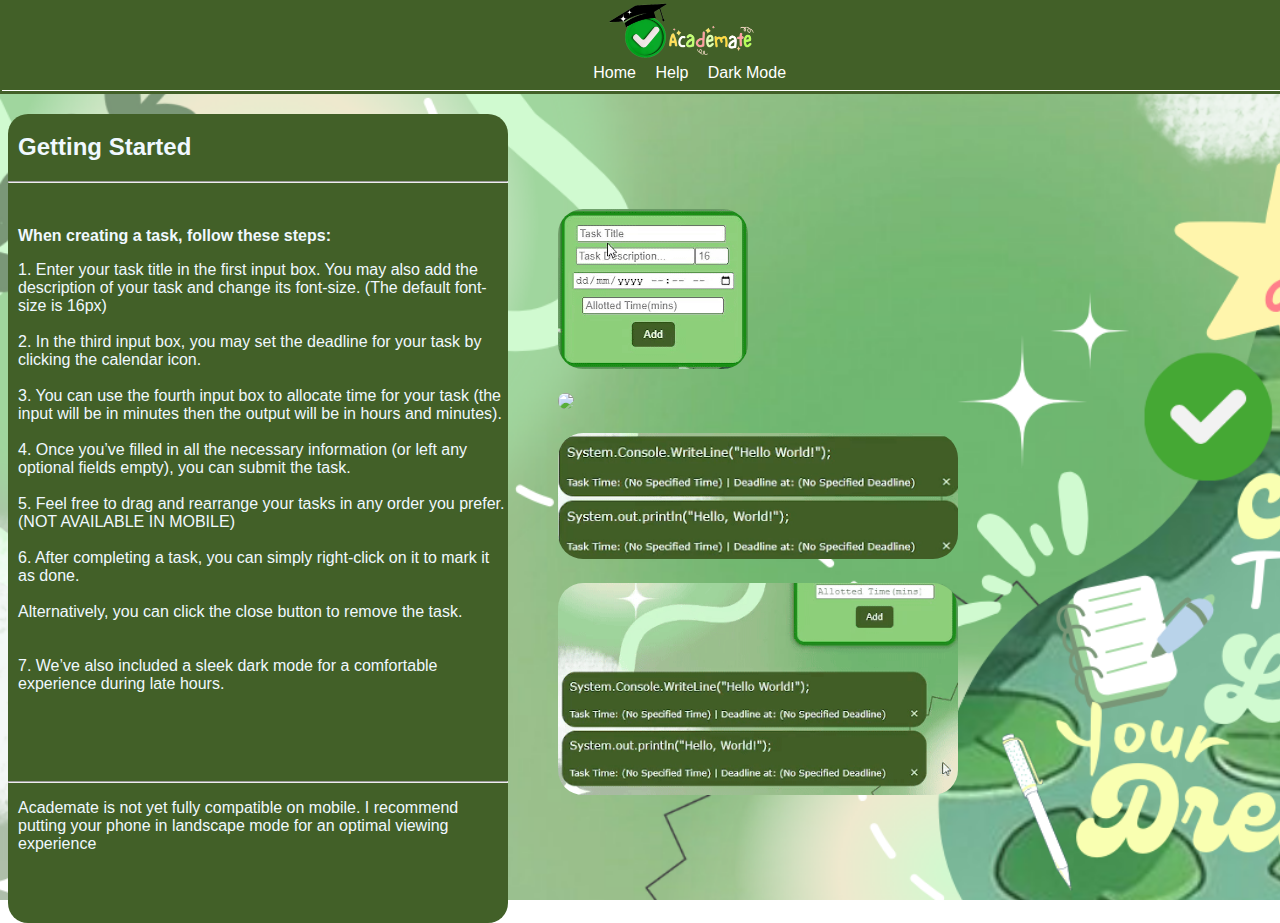
==== Help.html @ 05ba44b9 "a" ====
<!DOCTYPE html>
<html lang="en">
<head>
    <meta charset="UTF-8">
    <meta name="viewport" content="width=device-width, initial-scale=1.0">
    <title>Academate</title>
    <link rel="icon" type="image/png" href="favicon.png">
<style>
        
.header {
background-color: #426028;
padding: 2px;
text-align: center;
color: white;
font-family: Helvetica;
width: 110%;
margin-left: -8px;
margin-top: -8px;
}



body{
    background-image: url(academate1.png);
    background-repeat: no-repeat;
    background-attachment: fixed;
    background-size: cover;
    overflow-x: hidden;
}

.header nav a {
text-align: center;
color: white;
}

.header hr {
border: none;
height: 1px;
background-color: white;
margin-bottom: 1px;
}
.logo{
    width: 150px;
    margin-left: -30px;
    margin-top: 0;
}
a {
margin-right: 15px;
text-decoration: none;
}
.help {
    font-family: Verdana, Geneva, Tahoma, sans-serif;
    background-color: #426028;
    color: aliceblue;
    border-radius: 20px;
    width: 500px;
    min-width: 100px;
    position: absolute;
    margin-top: 20px;
    
}
h2, p, label {
   margin-left: 10px;
}
.drag{
    width: 400px;
}
img{
    margin-left: 550px;
    position: relative;
    border-radius: 25px;
    margin-top: 20px;
}
.inpot{
margin-top: 115px;
}


</style>

</head>
<body>


    <div class="header">
        <img src="logo1.png" class="logo">
        <nav>
          <a href="Home.html" class= "button";>Home</a>
          <a href="Help.html">Help</a>
          <a href="Home_.html">Dark Mode</a>
        </nav>
        <hr>
      </div>
      
      <div class="help"> 
        <h2>  Getting Started</h2><hr><br><br>
        <label><b>When creating a task, follow these steps:</b> <label>
            <p> 
                1. Enter your task title in the first input box. You may also add the description of your task and change its font-size. (The default font-size is 16px)<br><br>
                2. In the third input box, you may set the deadline for your task by clicking the calendar icon.<br> <br>
                3. You can use the fourth input box to allocate time for your task (the input will be in minutes then the output will be in hours and minutes).<br><br>
                4. Once you’ve filled in all the necessary information (or left any optional fields empty), you can submit the task.<br><br>
      
                5. Feel free to drag and rearrange your tasks in any order you prefer.
                (NOT AVAILABLE IN MOBILE)<br><br>
    
                6. After completing a task, you can simply right-click on it to mark it as done.<br><br>
                Alternatively, you can click the close button to remove the task.<br><br><br>
                7. We’ve also included a sleek dark mode for a comfortable experience during late hours.
                <br><br><br><br><br><hr>
                <p class="eh">Academate is not yet fully compatible on mobile. I recommend putting your phone in landscape mode for an optimal viewing experience </p >
            
        </p>
        <br> <br> <br> 


      </div>
      <img src="inpot.gif" class="inpot">
      <img src="drag.gif" class="drag">
      <img src="line.gif" class="drag">
      <img src="close.gif" class="drag">

    
</body>
</html>
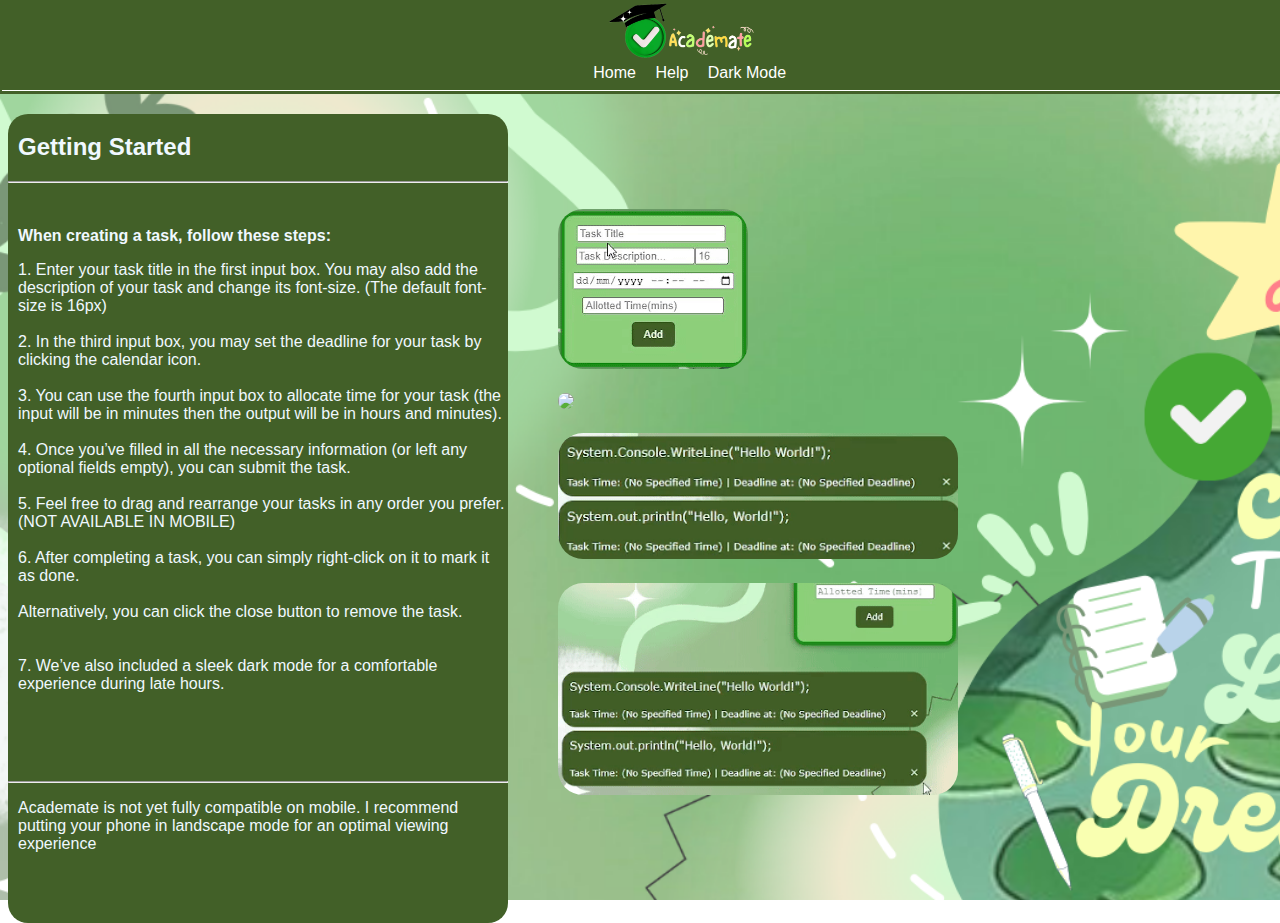
==== commit 39d4c17c: "a" ====
--- a/Help.html
+++ b/Help.html
@@ -1,9 +1,7 @@
  <!DOCTYPE html>
 <html lang="en">
 <head>
-    <meta charset="UTF-8">
-    <meta name="viewport" content="width=device-width, initial-scale=1.0">
-    <title>Academate</title>
+  <title>Academate</title>
     <link rel="icon" type="image/png" href="favicon.png">
 <style>
         
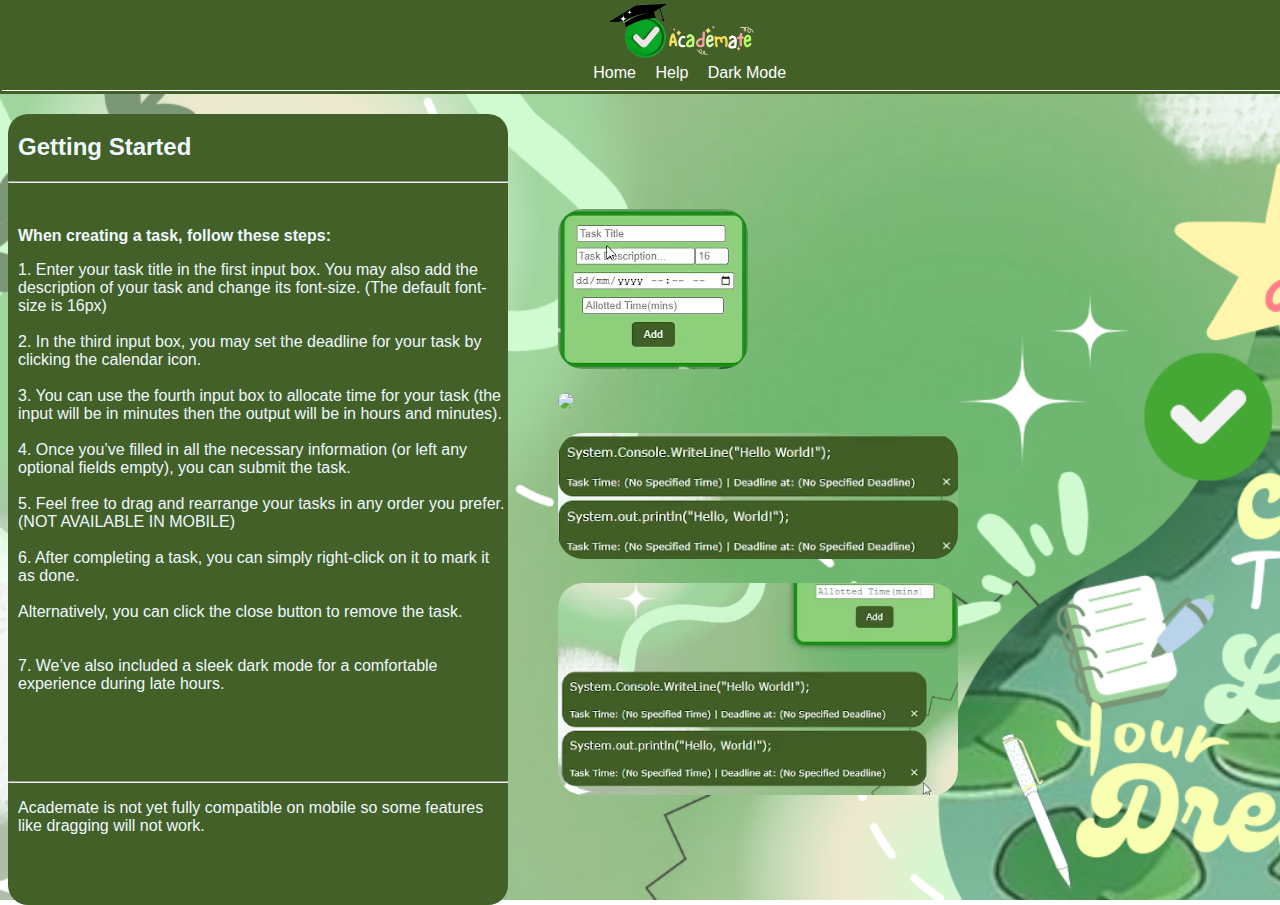
==== commit beaf7284: "." ====
--- a/Help.html
+++ b/Help.html
@@ -1,11 +1,15 @@
  <!DOCTYPE html>
 <html lang="en">
 <head>
+    <meta charset="UTF-8">
+    <meta name="viewport" content="width=device-width, initial-scale=1.0">
+    
   <title>Academate</title>
     <link rel="icon" type="image/png" href="favicon.png">
 <style>
-        
-.header {
+     
+     @media (max-width: 768px) {
+        .header {
 background-color: #426028;
 padding: 2px;
 text-align: center;
@@ -17,6 +21,77 @@
 }
 
 
+
+body{
+    background-image: url(academate1.png);
+    background-repeat: no-repeat;
+    background-attachment: fixed;
+    background-size: cover;
+    overflow-x: hidden;
+}
+
+.header nav a {
+text-align: center;
+color: white;
+}
+
+.header hr {
+border: none;
+height: 1px;
+background-color: white;
+margin-bottom: 1px;
+}
+.logo{
+    width: 150px;
+    margin-left: -30px;
+    margin-top: 0;
+}
+a {
+margin-right: 15px;
+text-decoration: none;
+}
+.help {
+    font-family: Verdana, Geneva, Tahoma, sans-serif;
+    background-color: #426028;
+    color: aliceblue;
+    border-radius: 20px;
+    width: 350px;
+    min-width: 100px;
+    position: absolute;
+    margin-left: -5px;
+    margin-top: 20px;
+    
+}
+h2, p, label {
+   margin-left: 10px;
+}
+.drag{
+    width: 300px;
+}
+img{
+    border-radius: 25px;
+    margin-top: 20px;
+}
+.inpot{
+margin-top: 115px;
+} 
+.images{
+margin-top: 950px;
+}
+    }
+
+    /* ------------------------------- */
+    @media (min-width: 769px) {
+        .header {
+background-color: #426028;
+padding: 2px;
+text-align: center;
+color: white;
+font-family: Helvetica;
+width: 110%;
+margin-left: -8px;
+margin-top: -8px;
+}
 
 body{
     background-image: url(academate1.png);
@@ -72,7 +147,7 @@
 .inpot{
 margin-top: 115px;
 }
-
+    }
 
 </style>
 
@@ -106,18 +181,19 @@
                 Alternatively, you can click the close button to remove the task.<br><br><br>
                 7. We’ve also included a sleek dark mode for a comfortable experience during late hours.
                 <br><br><br><br><br><hr>
-                <p class="eh">Academate is not yet fully compatible on mobile. I recommend putting your phone in landscape mode for an optimal viewing experience </p >
+                <p class="eh">Academate is not yet fully compatible on mobile so some features like dragging will not work. </p >
             
         </p>
         <br> <br> <br> 
 
 
       </div>
+      <div class="images">
       <img src="inpot.gif" class="inpot">
       <img src="drag.gif" class="drag">
       <img src="line.gif" class="drag">
       <img src="close.gif" class="drag">
-
+      </div>
     
 </body>
 </html>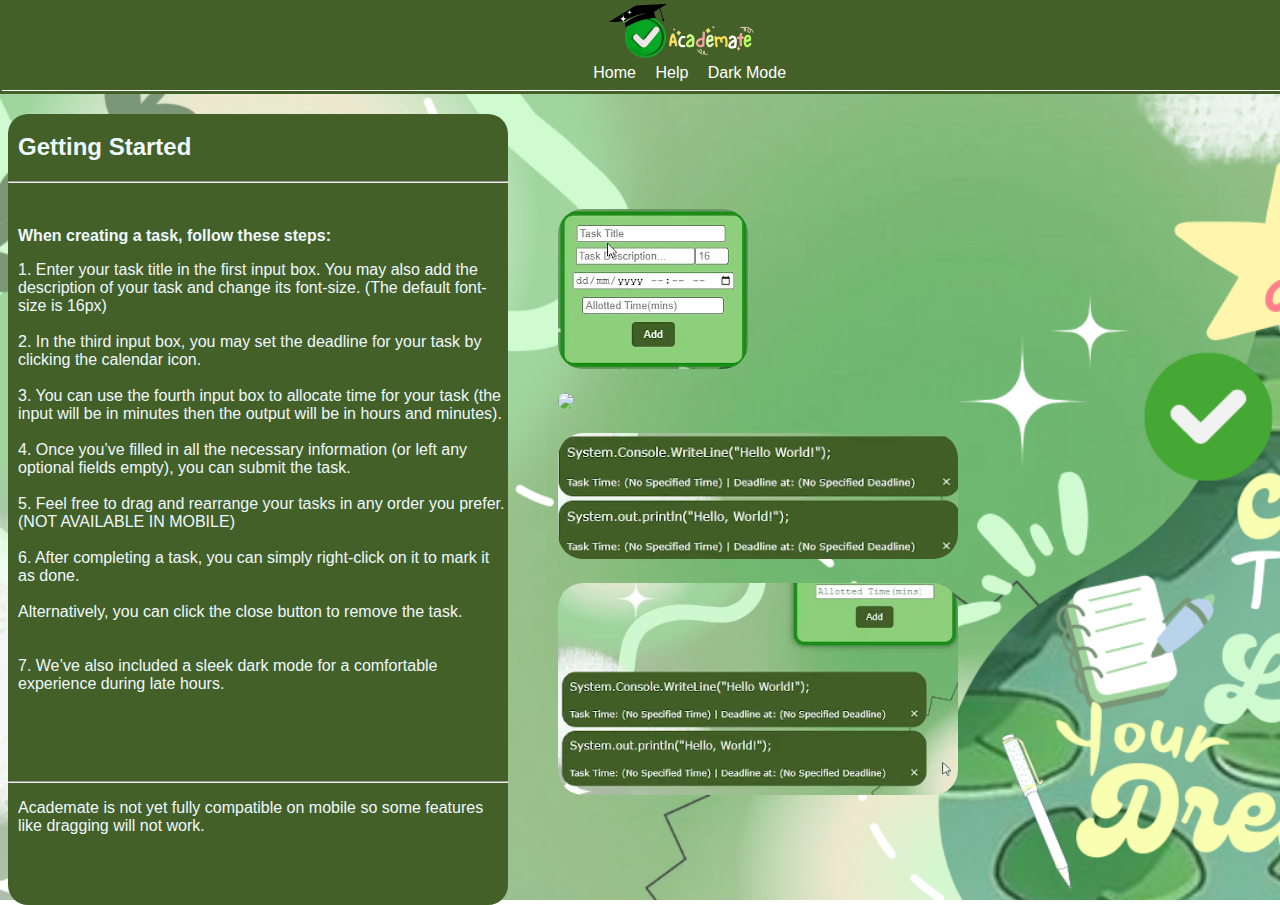
==== commit f2194d57: "." ====
--- a/Help.html
+++ b/Help.html
@@ -19,8 +19,6 @@
 margin-left: -8px;
 margin-top: -8px;
 }
-
-
 
 body{
     background-image: url(academate1.png);
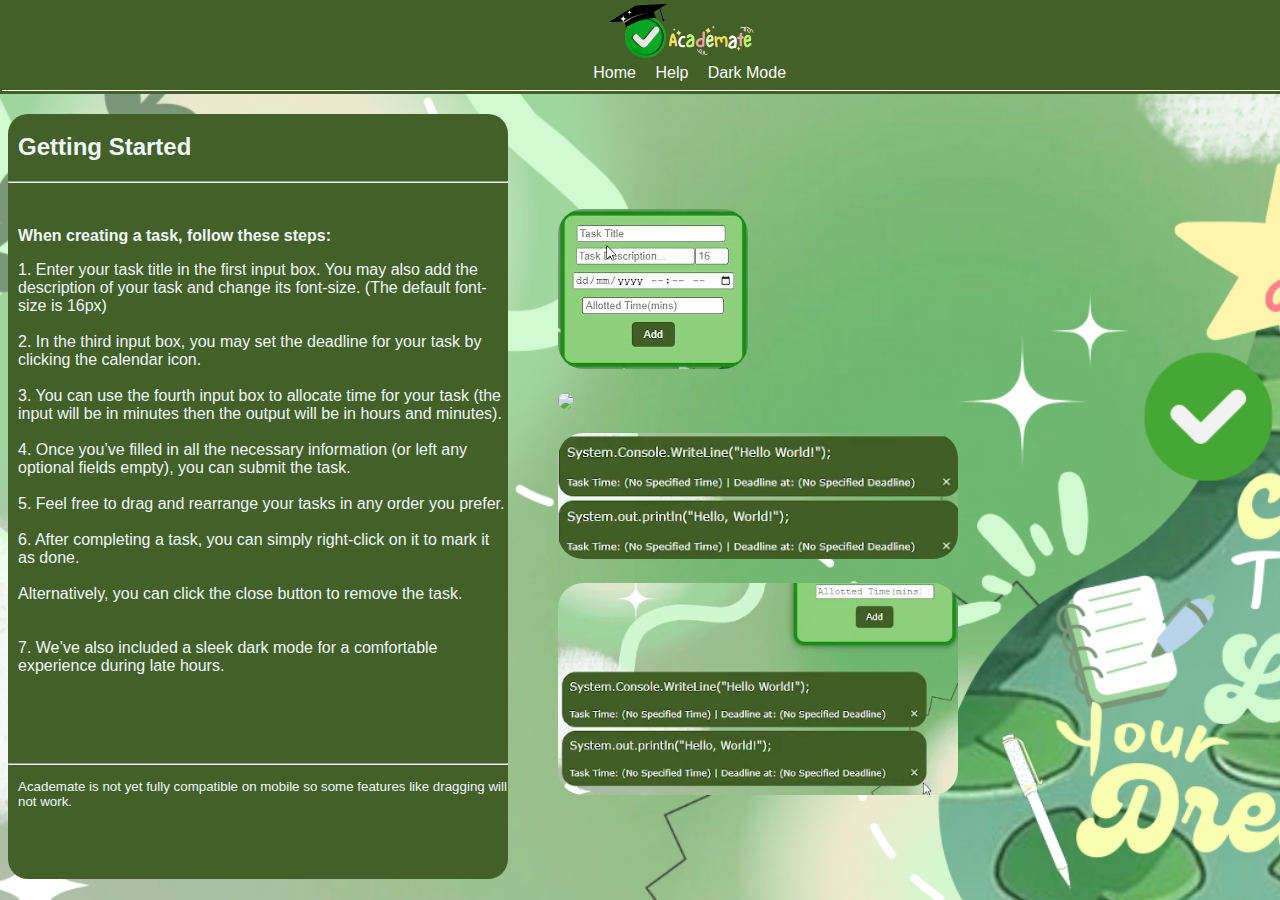
==== commit c4ac4a2f: "asdgewsfg" ====
--- a/Help.html
+++ b/Help.html
@@ -146,7 +146,9 @@
 margin-top: 115px;
 }
     }
-
+.eh{
+    font-size: smaller;
+}
 </style>
 
 </head>
@@ -173,7 +175,7 @@
                 4. Once you’ve filled in all the necessary information (or left any optional fields empty), you can submit the task.<br><br>
       
                 5. Feel free to drag and rearrange your tasks in any order you prefer.
-                (NOT AVAILABLE IN MOBILE)<br><br>
+                <br><br>
     
                 6. After completing a task, you can simply right-click on it to mark it as done.<br><br>
                 Alternatively, you can click the close button to remove the task.<br><br><br>
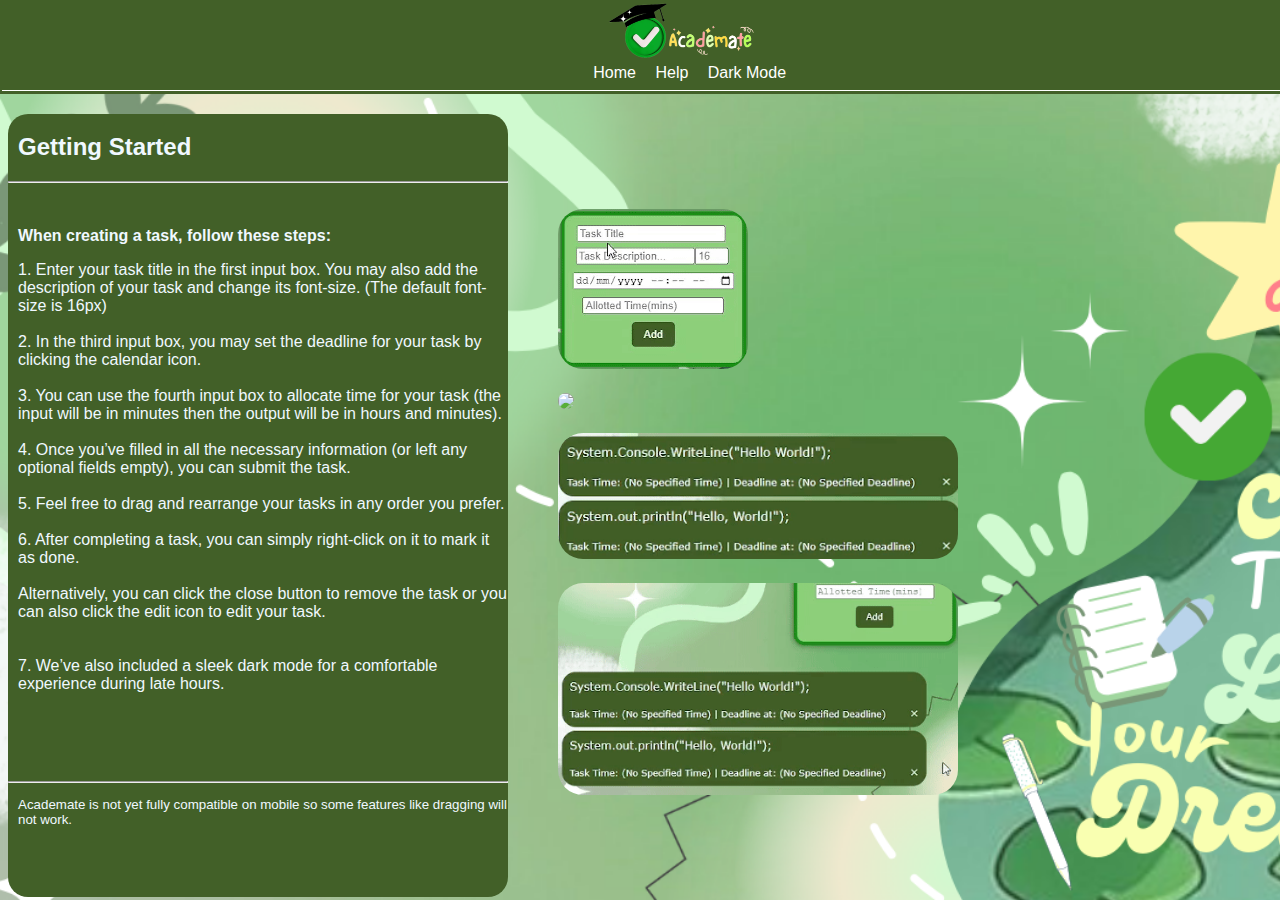
==== commit 2a020da6: "s" ====
--- a/Help.html
+++ b/Help.html
@@ -8,6 +8,10 @@
     <link rel="icon" type="image/png" href="favicon.png">
 <style>
      
+ 
+
+
+
      @media (max-width: 768px) {
         .header {
 background-color: #426028;
@@ -178,10 +182,13 @@
                 <br><br>
     
                 6. After completing a task, you can simply right-click on it to mark it as done.<br><br>
-                Alternatively, you can click the close button to remove the task.<br><br><br>
+                Alternatively, you can click the close button to remove the task or you can also click the edit icon to edit your task.<br><br><br>
                 7. We’ve also included a sleek dark mode for a comfortable experience during late hours.
                 <br><br><br><br><br><hr>
                 <p class="eh">Academate is not yet fully compatible on mobile so some features like dragging will not work. </p >
+                    
+
+                    
             
         </p>
         <br> <br> <br> 
@@ -195,5 +202,7 @@
       <img src="close.gif" class="drag">
       </div>
     
+
+  
 </body>
 </html>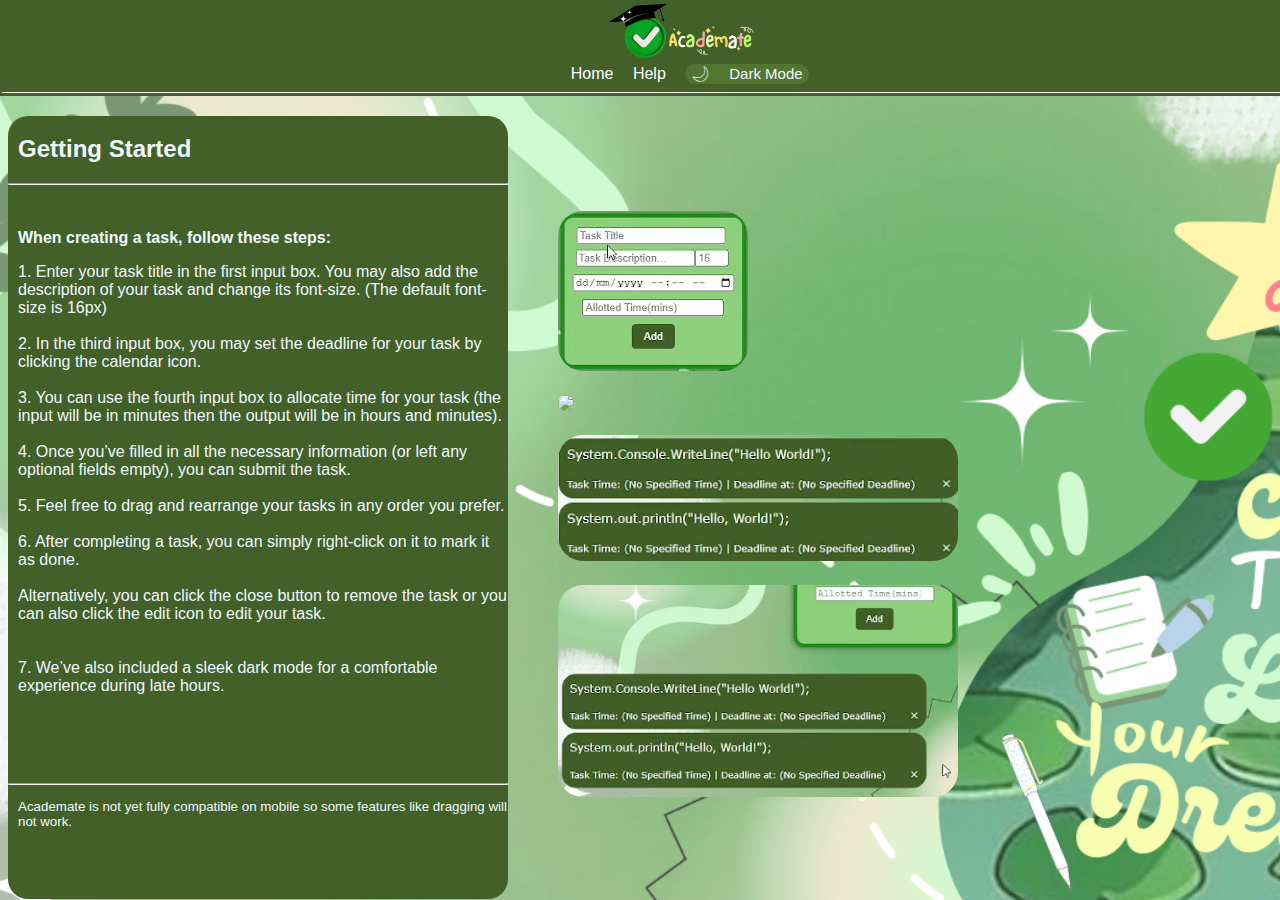
==== commit c13a102f: "qt781fewef" ====
--- a/Help.html
+++ b/Help.html
@@ -153,7 +153,22 @@
 .eh{
     font-size: smaller;
 }
+button{
+  background-color: #527532;
+  border:  white;
+  border-width: thick;
+  font-size: 15px;
+  
+  color: aliceblue;
+  border-radius: 25px;
+}
+button:hover {
+  background-color: #4e6e32;
+  color: white;
+}
+
 </style>
+<link href="https://fonts.googleapis.com/css2?family=Noto+Emoji:wght@300..700&display=swap" rel="stylesheet">
 
 </head>
 <body>
@@ -164,7 +179,8 @@
         <nav>
           <a href="Home.html" class= "button";>Home</a>
           <a href="Help.html">Help</a>
-          <a href="Home_.html">Dark Mode</a>
+          <a href="Help_.html"><button class="btn" style="font-family: Noto Emoji;" >🌙 <span style="font-family: Arial, Helvetica, sans-serif;">Dark Mode</button></a>
+
         </nav>
         <hr>
       </div>
